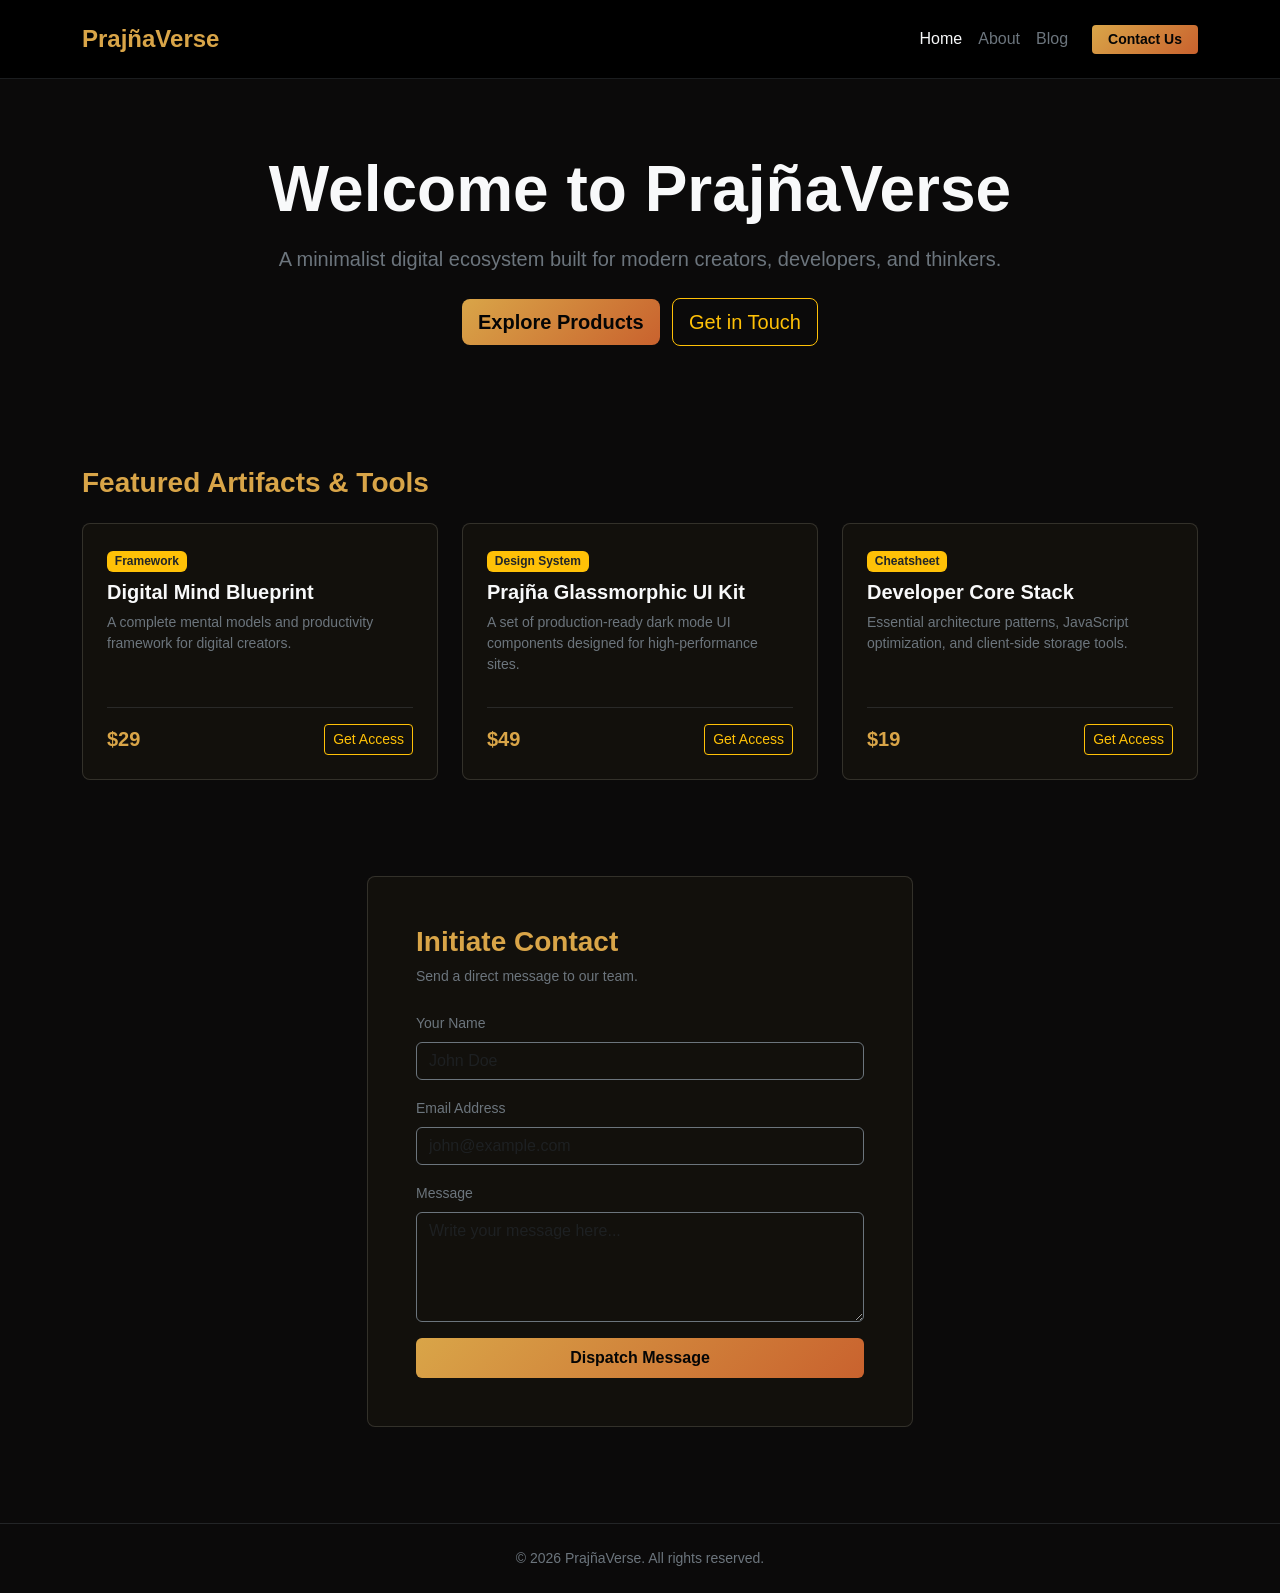
==== index.html @ 9c02351c "index.html" ====
<!DOCTYPE html>
<html lang="en">
<head>
  <meta charset="UTF-8">
  <meta name="viewport" content="width=device-width, initial-scale=1.0">
  <title>PrajñaVerse V2 — Digital Ecosystem</title>
  
  <!-- Bootstrap 5 CSS -->
  <link rel="stylesheet" href="https://cdn.jsdelivr.net/npm/bootstrap@5.3.3/dist/css/bootstrap.min.css">
  
  <!-- Custom Stylesheet -->
  <link rel="stylesheet" href="css/style.css">

  <style>
    /* Inline Fallback Tokens in case style.css is cached or missing */
    :root {
      --pv-ink-deep: #050505;
      --pv-ink-base: #0B0A0A;
      --pv-gold-primary: #D9A548;
      --pv-gold-soft: #F0C878;
      --pv-ember-warm: #C9622E;
      --pv-parchment: #EFE6D8;
    }
    body {
      background-color: var(--pv-ink-base) !important;
      color: var(--pv-parchment) !important;
      font-family: -apple-system, BlinkMacSystemFont, "Segoe UI", Roboto, sans-serif;
    }
    .pv-card {
      background: rgba(20, 18, 14, 0.85);
      border: 1px solid rgba(239, 230, 216, 0.15);
      border-radius: 8px;
    }
    .text-gold { color: var(--pv-gold-primary) !important; }
    .btn-gold {
      background: linear-gradient(135deg, var(--pv-gold-primary), var(--pv-ember-warm));
      color: #050505;
      font-weight: 600;
      border: none;
    }
    .btn-gold:hover {
      opacity: 0.9;
      color: #050505;
    }
  </style>
</head>
<body>

  <!-- Navigation Bar -->
  <nav class="navbar navbar-expand-lg navbar-dark bg-black border-bottom border-secondary border-opacity-25 py-3 px-4">
    <div class="container">
      <a class="navbar-brand text-gold fs-4 fw-bold" href="index.html">PrajñaVerse</a>
      <button class="navbar-toggler" type="button" data-bs-toggle="collapse" data-bs-target="#navMenu">
        <span class="navbar-toggler-icon"></span>
      </button>
      <div class="collapse navbar-collapse" id="navMenu">
        <ul class="navbar-nav ms-auto mb-2 mb-lg-0 me-3">
          <li class="nav-item"><a class="nav-link active text-light" href="index.html">Home</a></li>
          <li class="nav-item"><a class="nav-link text-secondary" href="about.html">About</a></li>
          <li class="nav-item"><a class="nav-link text-secondary" href="blog.html">Blog</a></li>
        </ul>
        <a href="#contact" class="btn btn-gold btn-sm px-3">Contact Us</a>
      </div>
    </div>
  </nav>

  <!-- Hero Section -->
  <header class="text-center py-5 container">
    <div class="py-4">
      <h1 class="display-3 fw-bold text-light mb-3">Welcome to PrajñaVerse</h1>
      <p class="lead text-secondary max-w-600 mx-auto">
        A minimalist digital ecosystem built for modern creators, developers, and thinkers.
      </p>
      <div class="mt-4">
        <a href="#products" class="btn btn-gold btn-lg me-2">Explore Products</a>
        <a href="#contact" class="btn btn-outline-warning btn-lg">Get in Touch</a>
      </div>
    </div>
  </header>

  <!-- Products Section -->
  <section id="products" class="py-5 container">
    <h2 class="text-gold mb-4 fw-bold h3">Featured Artifacts & Tools</h2>
    <div class="row g-4" id="products-grid">
      <!-- Fallback static products rendered via script -->
    </div>
  </section>

  <!-- Contact Form Section -->
  <section id="contact" class="py-5 container">
    <div class="row justify-content-center">
      <div class="col-md-8 col-lg-6">
        <div class="pv-card p-4 p-md-5">
          <h2 class="text-gold fw-bold h3 mb-2">Initiate Contact</h2>
          <p class="text-secondary small mb-4">Send a direct message to our team.</p>

          <form action="https://api.web3forms.com/submit" method="POST">
            <!-- Replace with your Web3Forms free key or leave as demo -->
            <input type="hidden" name="access_key" value="YOUR_ACCESS_KEY">

            <div class="mb-3">
              <label class="form-label text-secondary small">Your Name</label>
              <input type="text" name="name" class="form-control bg-transparent text-light border-secondary" placeholder="John Doe" required>
            </div>
            <div class="mb-3">
              <label class="form-label text-secondary small">Email Address</label>
              <input type="email" name="email" class="form-control bg-transparent text-light border-secondary" placeholder="john@example.com" required>
            </div>
            <div class="mb-3">
              <label class="form-label text-secondary small">Message</label>
              <textarea name="message" rows="4" class="form-control bg-transparent text-light border-secondary" placeholder="Write your message here..." required></textarea>
            </div>
            <button type="submit" class="btn btn-gold w-100 py-2">Dispatch Message</button>
          </form>
        </div>
      </div>
    </div>
  </section>

  <!-- Footer -->
  <footer class="text-center py-4 border-top border-secondary border-opacity-25 mt-5">
    <p class="text-secondary small m-0">&copy; 2026 PrajñaVerse. All rights reserved.</p>
  </footer>

  <!-- Bootstrap JS Bundle -->
  <script src="https://cdn.jsdelivr.net/npm/bootstrap@5.3.3/dist/js/bootstrap.bundle.min.js"></script>

  <!-- Inline Render Engine -->
  <script>
    const PRAJNA_DATA = {
      products: [
        {
          id: "prod_1",
          title: "Digital Mind Blueprint",
          price: "$29",
          category: "Framework",
          description: "A complete mental models and productivity framework for digital creators.",
          downloadUrl: "#"
        },
        {
          id: "prod_2",
          title: "Prajña Glassmorphic UI Kit",
          price: "$49",
          category: "Design System",
          description: "A set of production-ready dark mode UI components designed for high-performance sites.",
          downloadUrl: "#"
        },
        {
          id: "prod_3",
          title: "Developer Core Stack",
          price: "$19",
          category: "Cheatsheet",
          description: "Essential architecture patterns, JavaScript optimization, and client-side storage tools.",
          downloadUrl: "#"
        }
      ]
    };

    document.addEventListener('DOMContentLoaded', () => {
      const grid = document.getElementById('products-grid');
      if (grid) {
        grid.innerHTML = PRAJNA_DATA.products.map(p => `
          <div class="col-md-4">
            <div class="pv-card p-4 h-100 d-flex flex-column justify-content-between">
              <div>
                <span class="badge bg-warning text-dark mb-2">${p.category}</span>
                <h3 class="h5 text-light fw-bold">${p.title}</h3>
                <p class="text-secondary small">${p.description}</p>
              </div>
              <div class="pt-3 border-top border-secondary border-opacity-25 d-flex justify-content-between align-items-center mt-3">
                <span class="text-gold fw-bold h5 mb-0">${p.price}</span>
                <a href="${p.downloadUrl}" class="btn btn-outline-warning btn-sm">Get Access</a>
              </div>
            </div>
          </div>
        `).join('');
      }
    });
  </script>
</body>
</html>
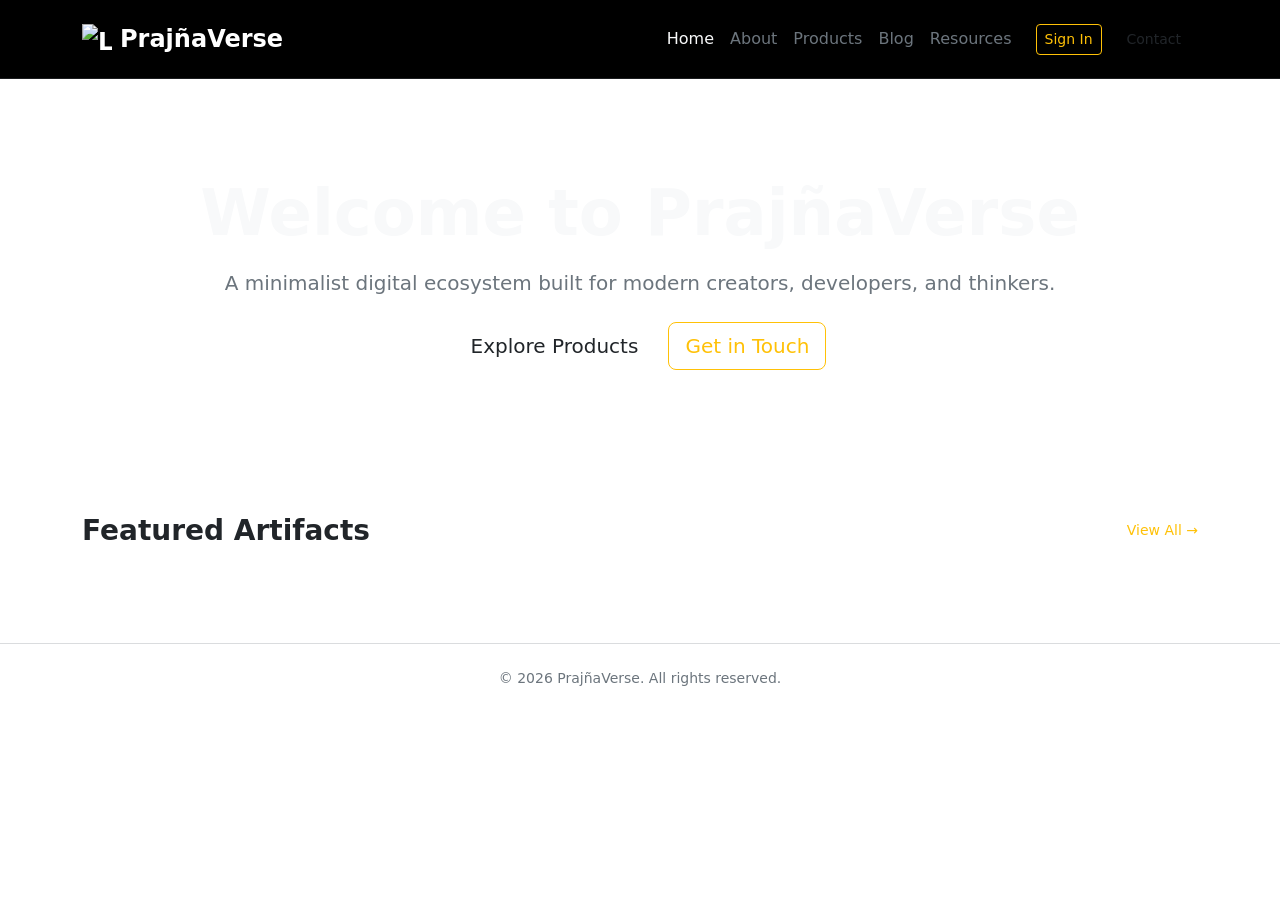
==== commit 2dbdef90: "index.html" ====
--- a/index.html
+++ b/index.html
@@ -5,51 +5,26 @@
   <meta name="viewport" content="width=device-width, initial-scale=1.0">
   <title>PrajñaVerse V2 — Digital Ecosystem</title>
   
+  <!-- Manifest & Favicon -->
+  <link rel="manifest" href="manifest.json">
+  <link rel="icon" href="images/logo.svg" type="image/svg+xml">
+
   <!-- Bootstrap 5 CSS -->
   <link rel="stylesheet" href="https://cdn.jsdelivr.net/npm/bootstrap@5.3.3/dist/css/bootstrap.min.css">
   
-  <!-- Custom Stylesheet -->
+  <!-- Custom Stylesheets -->
   <link rel="stylesheet" href="css/style.css">
-
-  <style>
-    /* Inline Fallback Tokens in case style.css is cached or missing */
-    :root {
-      --pv-ink-deep: #050505;
-      --pv-ink-base: #0B0A0A;
-      --pv-gold-primary: #D9A548;
-      --pv-gold-soft: #F0C878;
-      --pv-ember-warm: #C9622E;
-      --pv-parchment: #EFE6D8;
-    }
-    body {
-      background-color: var(--pv-ink-base) !important;
-      color: var(--pv-parchment) !important;
-      font-family: -apple-system, BlinkMacSystemFont, "Segoe UI", Roboto, sans-serif;
-    }
-    .pv-card {
-      background: rgba(20, 18, 14, 0.85);
-      border: 1px solid rgba(239, 230, 216, 0.15);
-      border-radius: 8px;
-    }
-    .text-gold { color: var(--pv-gold-primary) !important; }
-    .btn-gold {
-      background: linear-gradient(135deg, var(--pv-gold-primary), var(--pv-ember-warm));
-      color: #050505;
-      font-weight: 600;
-      border: none;
-    }
-    .btn-gold:hover {
-      opacity: 0.9;
-      color: #050505;
-    }
-  </style>
+  <link rel="stylesheet" href="css/components.css">
 </head>
 <body>
 
   <!-- Navigation Bar -->
-  <nav class="navbar navbar-expand-lg navbar-dark bg-black border-bottom border-secondary border-opacity-25 py-3 px-4">
+  <nav class="navbar navbar-expand-lg navbar-dark bg-black border-bottom border-secondary border-opacity-25 py-3 px-4 sticky-top">
     <div class="container">
-      <a class="navbar-brand text-gold fs-4 fw-bold" href="index.html">PrajñaVerse</a>
+      <a class="navbar-brand text-gold fs-4 fw-bold d-flex align-items-center gap-2" href="index.html">
+        <img src="images/logo.svg" alt="Logo" width="30" height="30">
+        PrajñaVerse
+      </a>
       <button class="navbar-toggler" type="button" data-bs-toggle="collapse" data-bs-target="#navMenu">
         <span class="navbar-toggler-icon"></span>
       </button>
@@ -57,63 +32,38 @@
         <ul class="navbar-nav ms-auto mb-2 mb-lg-0 me-3">
           <li class="nav-item"><a class="nav-link active text-light" href="index.html">Home</a></li>
           <li class="nav-item"><a class="nav-link text-secondary" href="about.html">About</a></li>
+          <li class="nav-item"><a class="nav-link text-secondary" href="products.html">Products</a></li>
           <li class="nav-item"><a class="nav-link text-secondary" href="blog.html">Blog</a></li>
+          <li class="nav-item"><a class="nav-link text-secondary" href="resources.html">Resources</a></li>
         </ul>
-        <a href="#contact" class="btn btn-gold btn-sm px-3">Contact Us</a>
+        <a href="login.html" class="btn btn-outline-warning btn-sm me-2">Sign In</a>
+        <a href="contact.html" class="btn btn-gold btn-sm px-3">Contact</a>
       </div>
     </div>
   </nav>
 
   <!-- Hero Section -->
   <header class="text-center py-5 container">
-    <div class="py-4">
+    <div class="py-5">
       <h1 class="display-3 fw-bold text-light mb-3">Welcome to PrajñaVerse</h1>
       <p class="lead text-secondary max-w-600 mx-auto">
         A minimalist digital ecosystem built for modern creators, developers, and thinkers.
       </p>
       <div class="mt-4">
-        <a href="#products" class="btn btn-gold btn-lg me-2">Explore Products</a>
-        <a href="#contact" class="btn btn-outline-warning btn-lg">Get in Touch</a>
+        <a href="products.html" class="btn btn-gold btn-lg me-2">Explore Products</a>
+        <a href="contact.html" class="btn btn-outline-warning btn-lg">Get in Touch</a>
       </div>
     </div>
   </header>
 
-  <!-- Products Section -->
+  <!-- Featured Products Section -->
   <section id="products" class="py-5 container">
-    <h2 class="text-gold mb-4 fw-bold h3">Featured Artifacts & Tools</h2>
+    <div class="d-flex justify-content-between align-items-center mb-4">
+      <h2 class="text-gold fw-bold h3 m-0">Featured Artifacts</h2>
+      <a href="products.html" class="text-warning small text-decoration-none">View All &rarr;</a>
+    </div>
     <div class="row g-4" id="products-grid">
-      <!-- Fallback static products rendered via script -->
-    </div>
-  </section>
-
-  <!-- Contact Form Section -->
-  <section id="contact" class="py-5 container">
-    <div class="row justify-content-center">
-      <div class="col-md-8 col-lg-6">
-        <div class="pv-card p-4 p-md-5">
-          <h2 class="text-gold fw-bold h3 mb-2">Initiate Contact</h2>
-          <p class="text-secondary small mb-4">Send a direct message to our team.</p>
-
-          <form action="https://api.web3forms.com/submit" method="POST">
-            <!-- Replace with your Web3Forms free key or leave as demo -->
-            <input type="hidden" name="access_key" value="YOUR_ACCESS_KEY">
-
-            <div class="mb-3">
-              <label class="form-label text-secondary small">Your Name</label>
-              <input type="text" name="name" class="form-control bg-transparent text-light border-secondary" placeholder="John Doe" required>
-            </div>
-            <div class="mb-3">
-              <label class="form-label text-secondary small">Email Address</label>
-              <input type="email" name="email" class="form-control bg-transparent text-light border-secondary" placeholder="john@example.com" required>
-            </div>
-            <div class="mb-3">
-              <label class="form-label text-secondary small">Message</label>
-              <textarea name="message" rows="4" class="form-control bg-transparent text-light border-secondary" placeholder="Write your message here..." required></textarea>
-            </div>
-            <button type="submit" class="btn btn-gold w-100 py-2">Dispatch Message</button>
-          </form>
-        </div>
-      </div>
+      <!-- Loaded dynamically via js/app.js -->
     </div>
   </section>
 
@@ -122,60 +72,9 @@
     <p class="text-secondary small m-0">&copy; 2026 PrajñaVerse. All rights reserved.</p>
   </footer>
 
-  <!-- Bootstrap JS Bundle -->
+  <!-- Scripts -->
   <script src="https://cdn.jsdelivr.net/npm/bootstrap@5.3.3/dist/js/bootstrap.bundle.min.js"></script>
-
-  <!-- Inline Render Engine -->
-  <script>
-    const PRAJNA_DATA = {
-      products: [
-        {
-          id: "prod_1",
-          title: "Digital Mind Blueprint",
-          price: "$29",
-          category: "Framework",
-          description: "A complete mental models and productivity framework for digital creators.",
-          downloadUrl: "#"
-        },
-        {
-          id: "prod_2",
-          title: "Prajña Glassmorphic UI Kit",
-          price: "$49",
-          category: "Design System",
-          description: "A set of production-ready dark mode UI components designed for high-performance sites.",
-          downloadUrl: "#"
-        },
-        {
-          id: "prod_3",
-          title: "Developer Core Stack",
-          price: "$19",
-          category: "Cheatsheet",
-          description: "Essential architecture patterns, JavaScript optimization, and client-side storage tools.",
-          downloadUrl: "#"
-        }
-      ]
-    };
-
-    document.addEventListener('DOMContentLoaded', () => {
-      const grid = document.getElementById('products-grid');
-      if (grid) {
-        grid.innerHTML = PRAJNA_DATA.products.map(p => `
-          <div class="col-md-4">
-            <div class="pv-card p-4 h-100 d-flex flex-column justify-content-between">
-              <div>
-                <span class="badge bg-warning text-dark mb-2">${p.category}</span>
-                <h3 class="h5 text-light fw-bold">${p.title}</h3>
-                <p class="text-secondary small">${p.description}</p>
-              </div>
-              <div class="pt-3 border-top border-secondary border-opacity-25 d-flex justify-content-between align-items-center mt-3">
-                <span class="text-gold fw-bold h5 mb-0">${p.price}</span>
-                <a href="${p.downloadUrl}" class="btn btn-outline-warning btn-sm">Get Access</a>
-              </div>
-            </div>
-          </div>
-        `).join('');
-      }
-    });
-  </script>
+  <script src="js/data.js"></script>
+  <script src="js/app.js"></script>
 </body>
 </html>
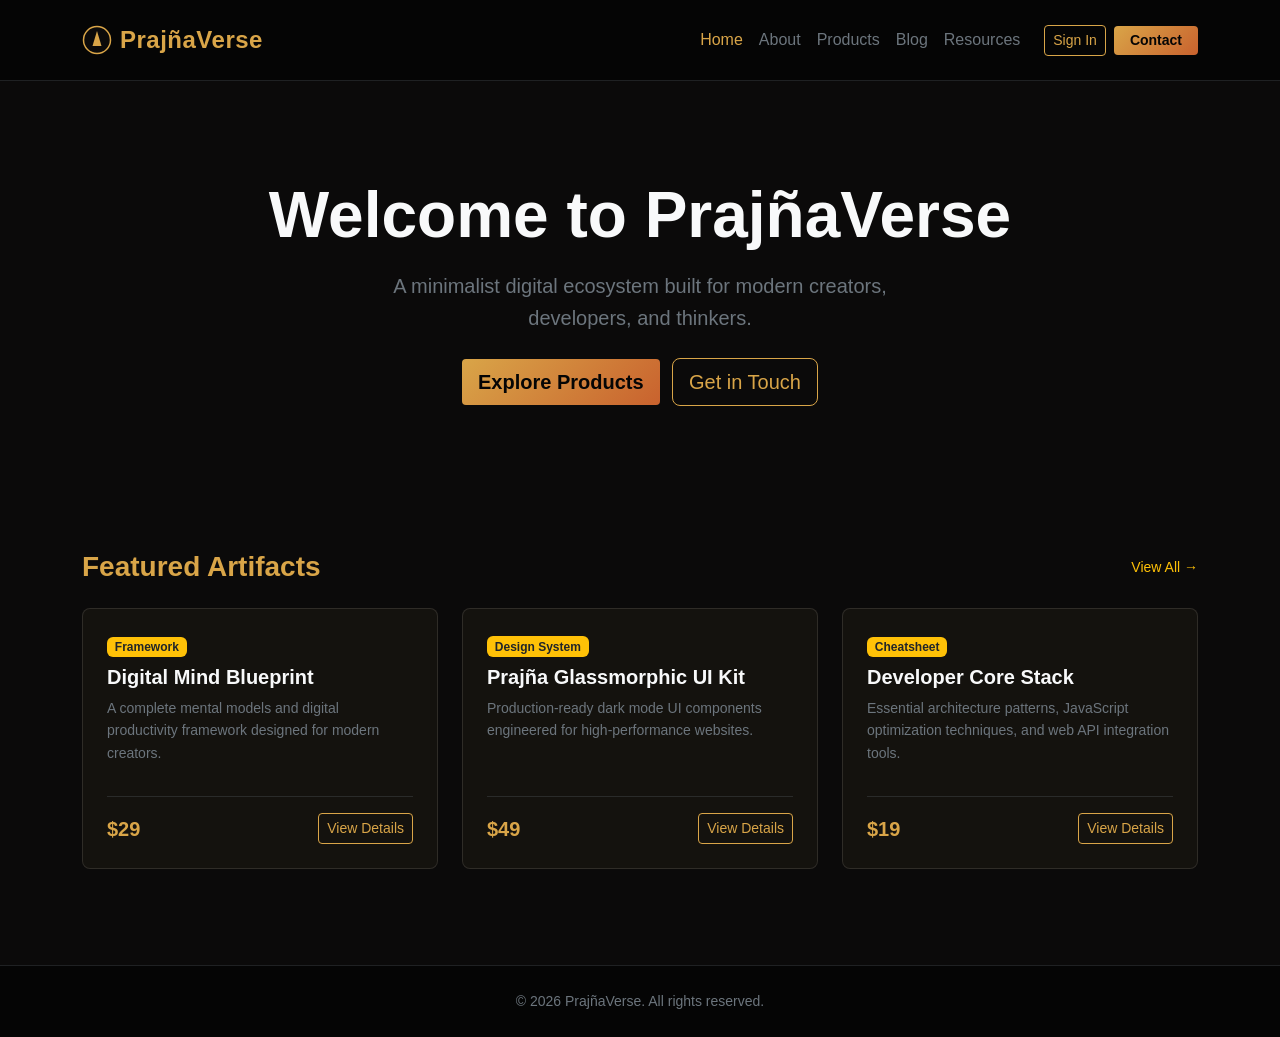
==== commit 4adc4b50: "Update index.html" ====
--- a/index.html
+++ b/index.html
@@ -9,6 +9,9 @@
   <link rel="manifest" href="manifest.json">
   <link rel="icon" href="images/logo.svg" type="image/svg+xml">
 
+<link rel="icon" href="images/logo.svg" type="image/svg+xml">
+<link rel="shortcut icon" href="images/logo.svg" type="image/svg+xml">
+  
   <!-- Bootstrap 5 CSS -->
   <link rel="stylesheet" href="https://cdn.jsdelivr.net/npm/bootstrap@5.3.3/dist/css/bootstrap.min.css">
   
--- a/css/style.css
+++ b/css/style.css
@@ -0,0 +1,141 @@
+/* ==========================================================================
+   PRAJÑA VERSE V2 — Core Design Tokens & Base Stylesheet
+   ========================================================================== */
+
+/* 1. Global Color & Theme Tokens */
+:root {
+  /* Ink Palette (Dark Backgrounds) */
+  --pv-ink-deep: #050505;
+  --pv-ink-base: #0B0A0A;
+  --pv-ink-surface: #14120E;
+  --pv-ink-border: rgba(239, 230, 216, 0.12);
+  
+  /* Brand Accents (Golden Hour & Ember) */
+  --pv-gold-primary: #D9A548;
+  --pv-gold-soft: #F0C878;
+  --pv-gold-glow: rgba(217, 165, 72, 0.25);
+  --pv-ember-warm: #C9622E;
+  
+  /* Neutral Typography */
+  --pv-parchment: #EFE6D8;
+  --pv-muted: #A69C8C;
+  --pv-dark-muted: #665F55;
+  
+  /* Typography Scale */
+  --pv-font-sans: -apple-system, BlinkMacSystemFont, "Segoe UI", Roboto, "Helvetica Neue", Arial, sans-serif;
+  --pv-font-serif: "Georgia", "Cambria", "Times New Roman", serif;
+}
+
+/* 2. Base Reset & Layout */
+* {
+  box-sizing: border-box;
+  margin: 0;
+  padding: 0;
+}
+
+html {
+  scroll-behavior: smooth;
+}
+
+body {
+  background-color: var(--pv-ink-base) !important;
+  color: var(--pv-parchment) !important;
+  font-family: var(--pv-font-sans);
+  line-height: 1.6;
+  -webkit-font-smoothing: antialiased;
+  -moz-osx-font-smoothing: grayscale;
+}
+
+/* 3. Typography Helpers */
+.font-serif {
+  font-family: var(--pv-font-serif);
+}
+
+.text-gold {
+  color: var(--pv-gold-primary) !important;
+}
+
+.text-gold-soft {
+  color: var(--pv-gold-soft) !important;
+}
+
+.text-ember {
+  color: var(--pv-ember-warm) !important;
+}
+
+.text-parchment {
+  color: var(--pv-parchment) !important;
+}
+
+/* 4. Navigation Styling */
+nav.navbar {
+  background-color: var(--pv-ink-deep) !important;
+  backdrop-filter: blur(10px);
+  z-index: 1030;
+}
+
+.navbar-brand {
+  letter-spacing: 0.5px;
+  transition: opacity 0.2s ease;
+}
+
+.navbar-brand:hover {
+  opacity: 0.9;
+}
+
+.nav-link {
+  transition: color 0.2s ease;
+}
+
+.nav-link:hover,
+.nav-link.active {
+  color: var(--pv-gold-primary) !important;
+}
+
+/* 5. Buttons & Interactive Elements */
+.btn-gold {
+  background: linear-gradient(135deg, var(--pv-gold-primary), var(--pv-ember-warm));
+  color: var(--pv-ink-deep) !important;
+  font-weight: 600;
+  border: none;
+  border-radius: 4px;
+  transition: all 0.3s ease;
+}
+
+.btn-gold:hover {
+  opacity: 0.92;
+  transform: translateY(-1px);
+  box-shadow: 0 4px 15px var(--pv-gold-glow);
+}
+
+.btn-outline-warning {
+  color: var(--pv-gold-primary) !important;
+  border-color: var(--pv-gold-primary) !important;
+}
+
+.btn-outline-warning:hover {
+  background-color: var(--pv-gold-primary) !important;
+  color: var(--pv-ink-deep) !important;
+}
+
+/* 6. Form Field Overrides */
+.form-control {
+  background-color: transparent !important;
+  color: var(--pv-parchment) !important;
+  border: 1px solid var(--pv-ink-border) !important;
+  transition: border-color 0.2s ease, box-shadow 0.2s ease;
+}
+
+.form-control::placeholder {
+  color: var(--pv-dark-muted) !important;
+}
+
+.form-control:focus {
+  border-color: var(--pv-gold-primary) !important;
+  box-shadow: 0 0 0 0.25rem var(--pv-gold-glow) !important;
+}
+
+/* 7. Footer */
+footer {
+  background-color: var(--pv-ink-deep);
+}
--- a/css/components.css
+++ b/css/components.css
@@ -0,0 +1,69 @@
+/* ==========================================================================
+   PRAJÑA VERSE V2 — Component & Utility Stylesheet
+   ========================================================================== */
+
+/* 1. Glassmorphic Card System */
+.pv-card {
+  background-color: var(--pv-ink-surface);
+  border: 1px solid var(--pv-ink-border);
+  border-radius: 8px;
+  transition: transform 0.3s ease, border-color 0.3s ease, box-shadow 0.3s ease;
+}
+
+.pv-card:hover {
+  transform: translateY(-4px);
+  border-color: var(--pv-gold-primary);
+  box-shadow: 0 8px 24px rgba(0, 0, 0, 0.4);
+}
+
+.pv-glass {
+  background: rgba(20, 18, 14, 0.75) !important;
+  backdrop-filter: blur(12px) !important;
+  -webkit-backdrop-filter: blur(12px) !important;
+  border: 1px solid var(--pv-ink-border);
+}
+
+/* 2. Custom Badges & Tags */
+.badge-gold {
+  background-color: var(--pv-gold-primary);
+  color: var(--pv-ink-deep);
+  font-weight: 600;
+  letter-spacing: 0.5px;
+  text-transform: uppercase;
+  font-size: 0.7rem;
+}
+
+/* 3. Containers & Max Width Utilities */
+.max-w-400 {
+  max-width: 400px;
+  margin-left: auto;
+  margin-right: auto;
+}
+
+.max-w-600 {
+  max-width: 600px;
+  margin-left: auto;
+  margin-right: auto;
+}
+
+.max-w-800 {
+  max-width: 800px;
+  margin-left: auto;
+  margin-right: auto;
+}
+
+/* 4. Animations & Loaders */
+@keyframes fadeIn {
+  from {
+    opacity: 0;
+    transform: translateY(10px);
+  }
+  to {
+    opacity: 1;
+    transform: translateY(0);
+  }
+}
+
+.animate-fade-in {
+  animation: fadeIn 0.4s cubic-bezier(0.16, 1, 0.3, 1) forwards;
+}
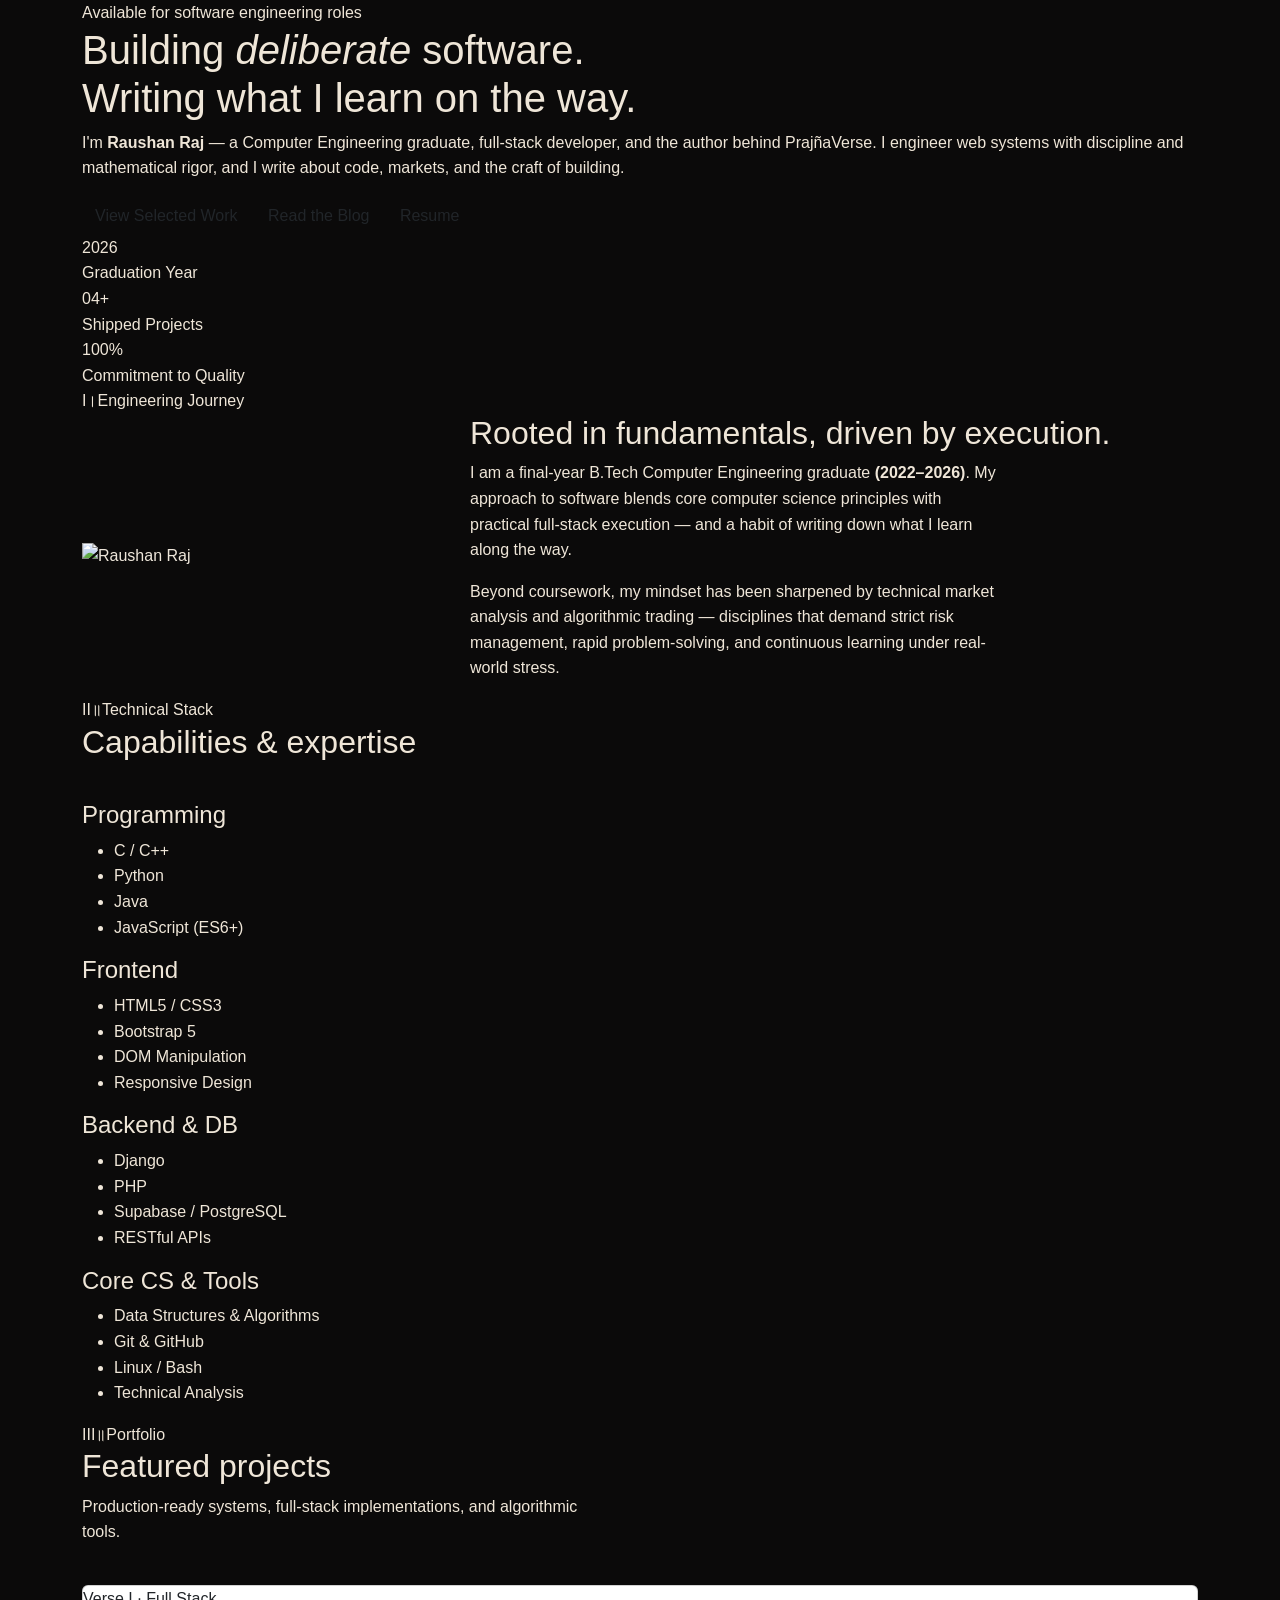
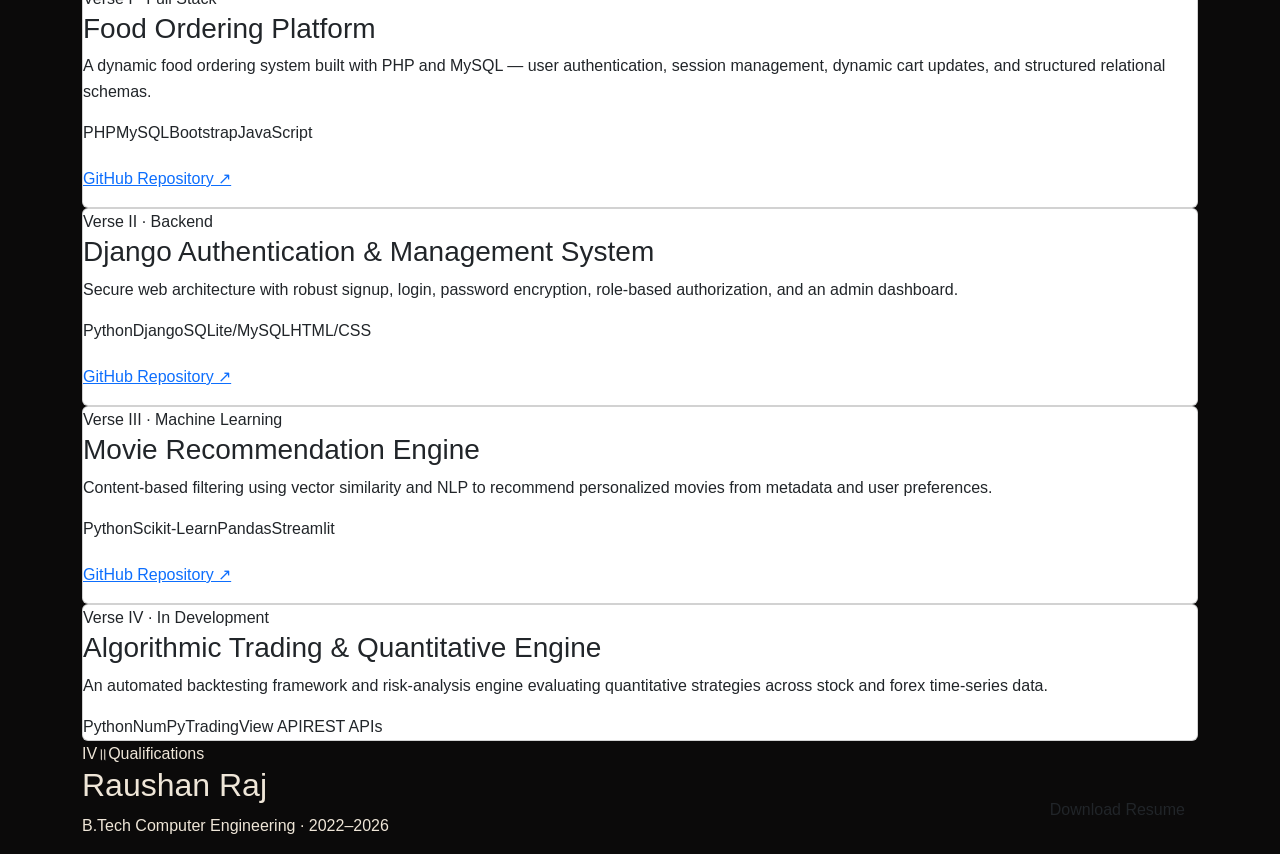
==== commit 46b17b0a: "Update index.html" ====
--- a/index.html
+++ b/index.html
@@ -1,83 +1,156 @@
 <!DOCTYPE html>
 <html lang="en">
 <head>
-  <meta charset="UTF-8">
-  <meta name="viewport" content="width=device-width, initial-scale=1.0">
-  <title>PrajñaVerse V2 — Digital Ecosystem</title>
-  
-  <!-- Manifest & Favicon -->
-  <link rel="manifest" href="manifest.json">
-  <link rel="icon" href="images/logo.svg" type="image/svg+xml">
+<meta charset="UTF-8" />
+<meta name="viewport" content="width=device-width, initial-scale=1.0" />
+<title>PrajñaVerse — Raushan Raj | Author, Creator & Software Engineer</title>
+<meta name="description" content="PrajñaVerse — the author, creator and engineering portfolio of Raushan Raj. Full-stack software engineer, writer, and founder." />
+<meta property="og:title" content="PrajñaVerse — Raushan Raj" />
+<meta property="og:description" content="Author, creator, and software engineer crafting deliberate, high-performance web systems and writing on code, markets, and craft." />
+<meta property="og:type" content="website" />
+<link rel="icon" href="data:,">
 
-<link rel="icon" href="images/logo.svg" type="image/svg+xml">
-<link rel="shortcut icon" href="images/logo.svg" type="image/svg+xml">
-  
-  <!-- Bootstrap 5 CSS -->
-  <link rel="stylesheet" href="https://cdn.jsdelivr.net/npm/bootstrap@5.3.3/dist/css/bootstrap.min.css">
-  
-  <!-- Custom Stylesheets -->
-  <link rel="stylesheet" href="css/style.css">
-  <link rel="stylesheet" href="css/components.css">
+<link rel="preconnect" href="https://fonts.googleapis.com">
+<link href="https://fonts.googleapis.com/css2?family=Fraunces:opsz,wght@9..144,500;9..144,600;9..144,700&family=Inter:wght@400;500;600&family=IBM+Plex+Mono:wght@400;500&display=swap" rel="stylesheet">
+<link href="https://cdn.jsdelivr.net/npm/bootstrap@5.3.3/dist/css/bootstrap.min.css" rel="stylesheet">
+<link rel="stylesheet" href="css/style.css">
 </head>
 <body>
 
-  <!-- Navigation Bar -->
-  <nav class="navbar navbar-expand-lg navbar-dark bg-black border-bottom border-secondary border-opacity-25 py-3 px-4 sticky-top">
-    <div class="container">
-      <a class="navbar-brand text-gold fs-4 fw-bold d-flex align-items-center gap-2" href="index.html">
-        <img src="images/logo.svg" alt="Logo" width="30" height="30">
-        PrajñaVerse
-      </a>
-      <button class="navbar-toggler" type="button" data-bs-toggle="collapse" data-bs-target="#navMenu">
-        <span class="navbar-toggler-icon"></span>
-      </button>
-      <div class="collapse navbar-collapse" id="navMenu">
-        <ul class="navbar-nav ms-auto mb-2 mb-lg-0 me-3">
-          <li class="nav-item"><a class="nav-link active text-light" href="index.html">Home</a></li>
-          <li class="nav-item"><a class="nav-link text-secondary" href="about.html">About</a></li>
-          <li class="nav-item"><a class="nav-link text-secondary" href="products.html">Products</a></li>
-          <li class="nav-item"><a class="nav-link text-secondary" href="blog.html">Blog</a></li>
-          <li class="nav-item"><a class="nav-link text-secondary" href="resources.html">Resources</a></li>
-        </ul>
-        <a href="login.html" class="btn btn-outline-warning btn-sm me-2">Sign In</a>
-        <a href="contact.html" class="btn btn-gold btn-sm px-3">Contact</a>
+<header id="site-header" class="site-nav"></header>
+
+<header class="hero" id="top">
+  <div class="container">
+    <span class="eyebrow">Available for software engineering roles</span>
+    <h1>Building <em>deliberate</em> software.<br>Writing what I learn on the way.</h1>
+    <p class="lede">
+      I'm <strong>Raushan Raj</strong> — a Computer Engineering graduate, full-stack developer,
+      and the author behind PrajñaVerse. I engineer web systems with discipline and mathematical
+      rigor, and I write about code, markets, and the craft of building.
+    </p>
+    <div class="cta-row">
+      <a href="index.html#work" class="btn solid">View Selected Work</a>
+      <a href="blog.html" class="btn">Read the Blog</a>
+      <a href="index.html#resume" class="btn ghost">Resume</a>
+    </div>
+    <div class="stat-row">
+      <div class="stat"><div class="num">2026</div><div class="label">Graduation Year</div></div>
+      <div class="stat"><div class="num">04+</div><div class="label">Shipped Projects</div></div>
+      <div class="stat"><div class="num">100%</div><div class="label">Commitment to Quality</div></div>
+    </div>
+  </div>
+</header>
+
+<section id="about">
+  <div class="container">
+    <div class="verse-marker"><span>I</span><span class="deva">।</span><span>Engineering Journey</span></div>
+    <div class="row align-items-center g-5">
+      <div class="col-lg-4" data-reveal>
+        <img src="assets/raushanraj.jpeg" alt="Raushan Raj" class="img-fluid" style="border:1px solid var(--line); filter:grayscale(0.15);">
+      </div>
+      <div class="col-lg-8" data-reveal>
+        <h2>Rooted in fundamentals, driven by execution.</h2>
+        <p style="color:var(--parchment-dim); max-width:60ch;">
+          I am a final-year B.Tech Computer Engineering graduate <strong>(2022–2026)</strong>.
+          My approach to software blends core computer science principles with practical
+          full-stack execution — and a habit of writing down what I learn along the way.
+        </p>
+        <p style="color:var(--parchment-dim); max-width:60ch;">
+          Beyond coursework, my mindset has been sharpened by technical market analysis and
+          algorithmic trading — disciplines that demand strict risk management, rapid
+          problem-solving, and continuous learning under real-world stress.
+        </p>
       </div>
     </div>
-  </nav>
+  </div>
+</section>
 
-  <!-- Hero Section -->
-  <header class="text-center py-5 container">
-    <div class="py-5">
-      <h1 class="display-3 fw-bold text-light mb-3">Welcome to PrajñaVerse</h1>
-      <p class="lead text-secondary max-w-600 mx-auto">
-        A minimalist digital ecosystem built for modern creators, developers, and thinkers.
-      </p>
-      <div class="mt-4">
-        <a href="products.html" class="btn btn-gold btn-lg me-2">Explore Products</a>
-        <a href="contact.html" class="btn btn-outline-warning btn-lg">Get in Touch</a>
+<section id="skills">
+  <div class="container">
+    <div class="verse-marker"><span>II</span><span class="deva">॥</span><span>Technical Stack</span></div>
+    <h2>Capabilities &amp; expertise</h2>
+    <div class="grid grid-4" style="margin-top:2.5rem;">
+      <div class="skill-group" data-reveal>
+        <h4>Programming</h4>
+        <ul><li>C / C++</li><li>Python</li><li>Java</li><li>JavaScript (ES6+)</li></ul>
+      </div>
+      <div class="skill-group" data-reveal>
+        <h4>Frontend</h4>
+        <ul><li>HTML5 / CSS3</li><li>Bootstrap 5</li><li>DOM Manipulation</li><li>Responsive Design</li></ul>
+      </div>
+      <div class="skill-group" data-reveal>
+        <h4>Backend &amp; DB</h4>
+        <ul><li>Django</li><li>PHP</li><li>Supabase / PostgreSQL</li><li>RESTful APIs</li></ul>
+      </div>
+      <div class="skill-group" data-reveal>
+        <h4>Core CS &amp; Tools</h4>
+        <ul><li>Data Structures &amp; Algorithms</li><li>Git &amp; GitHub</li><li>Linux / Bash</li><li>Technical Analysis</li></ul>
       </div>
     </div>
-  </header>
+  </div>
+</section>
 
-  <!-- Featured Products Section -->
-  <section id="products" class="py-5 container">
-    <div class="d-flex justify-content-between align-items-center mb-4">
-      <h2 class="text-gold fw-bold h3 m-0">Featured Artifacts</h2>
-      <a href="products.html" class="text-warning small text-decoration-none">View All &rarr;</a>
+<section id="work">
+  <div class="container">
+    <div class="verse-marker"><span>III</span><span class="deva">॥</span><span>Portfolio</span></div>
+    <h2>Featured projects</h2>
+    <p style="color:var(--parchment-dim); max-width:60ch;">Production-ready systems, full-stack implementations, and algorithmic tools.</p>
+    <div class="grid grid-2" style="margin-top:2.5rem;">
+
+      <div class="card" data-reveal>
+        <span class="tag">Verse I · Full Stack</span>
+        <h3>Food Ordering Platform</h3>
+        <p>A dynamic food ordering system built with PHP and MySQL — user authentication, session management, dynamic cart updates, and structured relational schemas.</p>
+        <div class="chip-row"><span class="chip">PHP</span><span class="chip">MySQL</span><span class="chip">Bootstrap</span><span class="chip">JavaScript</span></div>
+        <p style="margin-top:1.25rem;"><a href="https://github.com/theraushanrajx">GitHub Repository ↗</a></p>
+      </div>
+
+      <div class="card" data-reveal>
+        <span class="tag">Verse II · Backend</span>
+        <h3>Django Authentication &amp; Management System</h3>
+        <p>Secure web architecture with robust signup, login, password encryption, role-based authorization, and an admin dashboard.</p>
+        <div class="chip-row"><span class="chip">Python</span><span class="chip">Django</span><span class="chip">SQLite/MySQL</span><span class="chip">HTML/CSS</span></div>
+        <p style="margin-top:1.25rem;"><a href="https://github.com/theraushanrajx">GitHub Repository ↗</a></p>
+      </div>
+
+      <div class="card" data-reveal>
+        <span class="tag">Verse III · Machine Learning</span>
+        <h3>Movie Recommendation Engine</h3>
+        <p>Content-based filtering using vector similarity and NLP to recommend personalized movies from metadata and user preferences.</p>
+        <div class="chip-row"><span class="chip">Python</span><span class="chip">Scikit-Learn</span><span class="chip">Pandas</span><span class="chip">Streamlit</span></div>
+        <p style="margin-top:1.25rem;"><a href="https://github.com/theraushanrajx">GitHub Repository ↗</a></p>
+      </div>
+
+      <div class="card" data-reveal>
+        <span class="tag">Verse IV · In Development</span>
+        <h3>Algorithmic Trading &amp; Quantitative Engine</h3>
+        <p>An automated backtesting framework and risk-analysis engine evaluating quantitative strategies across stock and forex time-series data.</p>
+        <div class="chip-row"><span class="chip">Python</span><span class="chip">NumPy</span><span class="chip">TradingView API</span><span class="chip">REST APIs</span></div>
+      </div>
+
     </div>
-    <div class="row g-4" id="products-grid">
-      <!-- Loaded dynamically via js/app.js -->
+  </div>
+</section>
+
+<section id="resume">
+  <div class="container">
+    <div class="verse-marker"><span>IV</span><span class="deva">॥</span><span>Qualifications</span></div>
+    <div class="row align-items-center">
+      <div class="col-lg-8" data-reveal>
+        <h2>Raushan Raj</h2>
+        <p style="color:var(--parchment-dim);">B.Tech Computer Engineering · 2022–2026</p>
+      </div>
+      <div class="col-lg-4 text-lg-end" data-reveal>
+        <a href="assets/raushanraj.pdf" class="btn solid">Download Resume</a>
+      </div>
     </div>
-  </section>
+  </div>
+</section>
 
-  <!-- Footer -->
-  <footer class="text-center py-4 border-top border-secondary border-opacity-25 mt-5">
-    <p class="text-secondary small m-0">&copy; 2026 PrajñaVerse. All rights reserved.</p>
-  </footer>
+<footer id="site-footer"></footer>
 
-  <!-- Scripts -->
-  <script src="https://cdn.jsdelivr.net/npm/bootstrap@5.3.3/dist/js/bootstrap.bundle.min.js"></script>
-  <script src="js/data.js"></script>
-  <script src="js/app.js"></script>
+<script src="https://cdn.jsdelivr.net/npm/bootstrap@5.3.3/dist/js/bootstrap.bundle.min.js"></script>
+<script src="js/partials.js"></script>
+<script src="js/main.js"></script>
 </body>
 </html>
